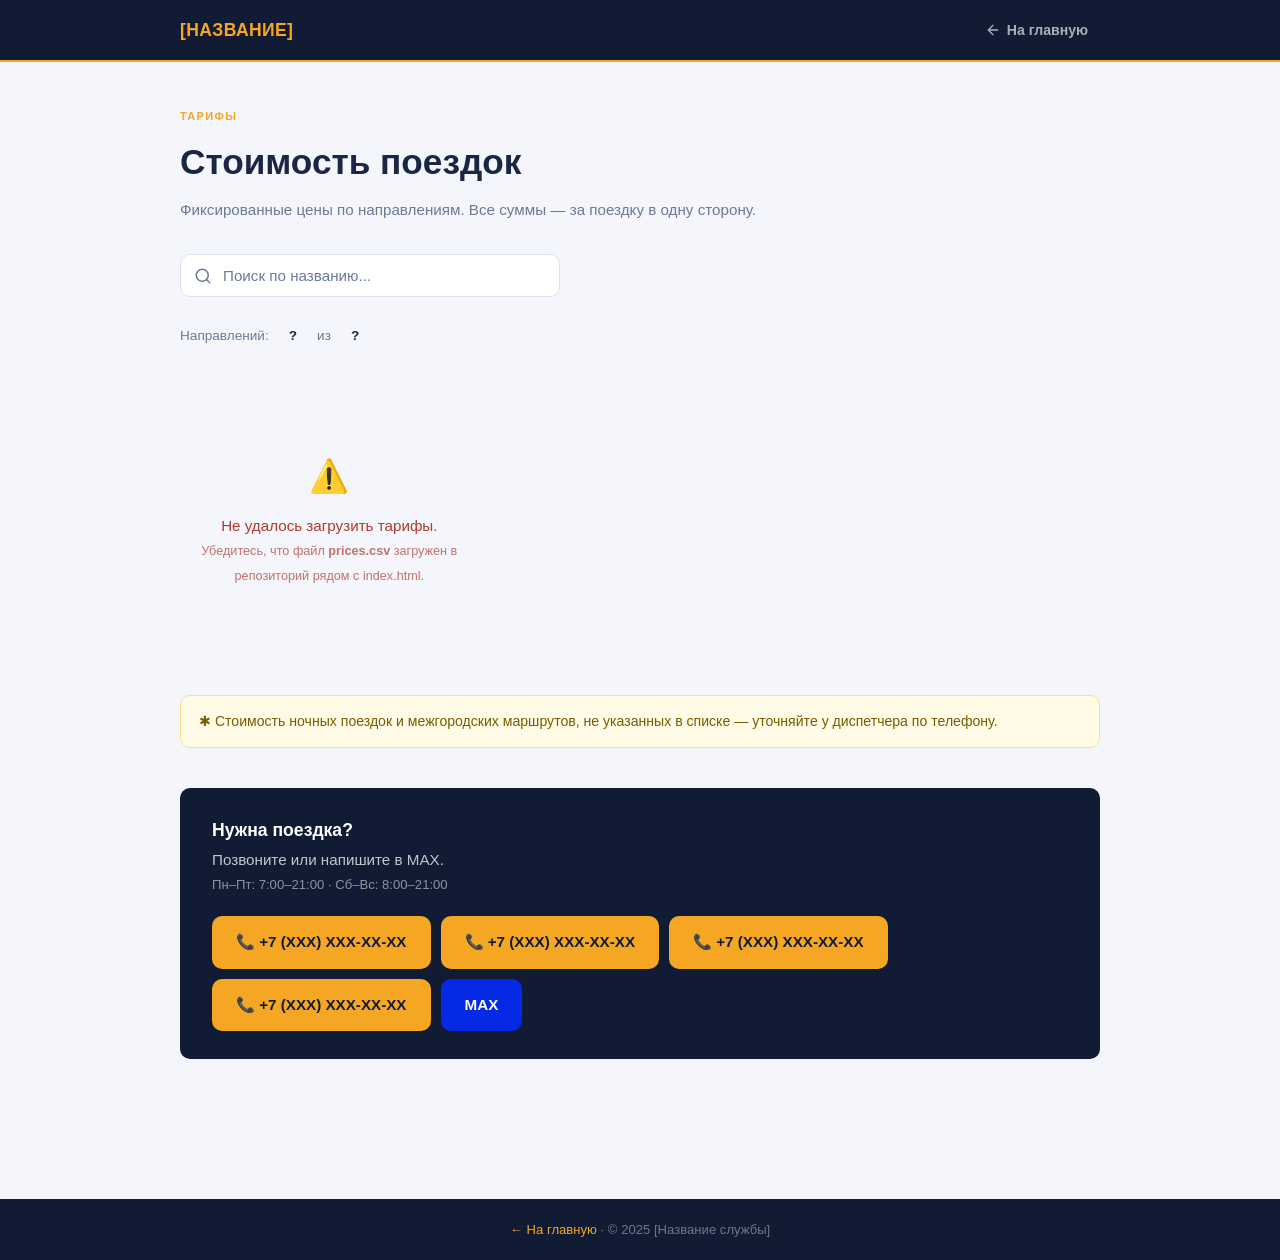
==== prices.html @ 8a16aa65 "Update prices.html" ====
<!DOCTYPE html>
<html lang="ru">
<head>
<meta charset="UTF-8">
<meta name="viewport" content="width=device-width, initial-scale=1.0">
<title>Тарифы — [Название службы]</title>
<meta name="description" content="Цены на такси по всем направлениям.">
<style>
  :root {
    --navy:   #1a2744;
    --navy-d: #111b33;
    --amber:  #F5A623;
    --amber-d:#d9911a;
    --white:  #ffffff;
    --grey-l: #f4f6fb;
    --grey-m: #dde2ed;
    --grey-t: #6b7a99;
    --radius: 10px;
    --shadow: 0 4px 24px rgba(26,39,68,.11);
    --max:    #0529e5;
  }
  *, *::before, *::after { box-sizing: border-box; margin: 0; padding: 0; }
  html { scroll-behavior: smooth; }
  body {
    font-family: -apple-system, BlinkMacSystemFont, 'Segoe UI', Roboto, Arial, sans-serif;
    background: var(--grey-l);
    color: var(--navy);
    font-size: 16px;
    line-height: 1.6;
    min-height: 100vh;
  }

  /* ── NAV ── */
  .nav {
    background: var(--navy-d);
    border-bottom: 2px solid var(--amber);
    position: sticky; top: 0; z-index: 100;
  }
  .nav__inner {
    max-width: 960px; margin: 0 auto; padding: 0 20px;
    height: 60px; display: flex; align-items: center; justify-content: space-between; gap: 16px;
  }
  .nav__logo {
    font-size: 1.1rem; font-weight: 800; color: var(--white); letter-spacing: .02em; text-decoration: none;
    display: flex; align-items: center; gap: 8px;
  }
  .nav__logo img { height: 32px; width: auto; }
  .nav__logo span { color: var(--amber); }
  .nav__back {
    font-size: .88rem; font-weight: 600; color: rgba(255,255,255,.65);
    text-decoration: none; display: flex; align-items: center; gap: 6px;
    padding: 6px 12px; border-radius: 6px; transition: color .15s, background .15s;
  }
  .nav__back:hover { color: var(--white); background: rgba(255,255,255,.08); }

  /* ── PAGE ── */
  .page { max-width: 960px; margin: 0 auto; padding: 40px 20px 80px; }

  .page__header { margin-bottom: 32px; }
  .page__tag {
    display: inline-block; font-size: 11px; font-weight: 700;
    letter-spacing: .12em; text-transform: uppercase;
    color: var(--amber); margin-bottom: 8px;
  }
  .page__title { font-size: clamp(1.6rem, 3vw, 2.2rem); font-weight: 800; color: var(--navy); margin-bottom: 8px; }
  .page__sub { color: var(--grey-t); font-size: .95rem; }

  /* ── SEARCH ── */
  .search-wrap { position: relative; max-width: 380px; margin-bottom: 28px; }
  .search-wrap svg {
    position: absolute; left: 14px; top: 50%; transform: translateY(-50%);
    width: 18px; height: 18px; color: var(--grey-t); pointer-events: none;
  }
  #search {
    width: 100%; padding: 12px 16px 12px 42px;
    border: 1.5px solid var(--grey-m); border-radius: var(--radius);
    font-size: .95rem; font-family: inherit; background: var(--white);
    color: var(--navy); outline: none; transition: border-color .15s;
  }
  #search:focus { border-color: var(--amber); }
  #search::placeholder { color: var(--grey-t); }

  /* ── STATS BAR ── */
  .stats {
    display: flex; gap: 20px; flex-wrap: wrap;
    margin-bottom: 24px; font-size: .85rem; color: var(--grey-t);
  }
  .stats strong { color: var(--navy); }

  /* ── GRID ── */
  .prices-grid {
    display: grid;
    grid-template-columns: repeat(auto-fill, minmax(270px, 1fr));
    gap: 12px;
  }
  .price-card {
    background: var(--white);
    border: 1.5px solid var(--grey-m);
    border-radius: var(--radius);
    padding: 16px 20px;
    display: flex; align-items: center; justify-content: space-between; gap: 16px;
    box-shadow: var(--shadow);
    transition: border-color .15s, transform .12s;
  }
  .price-card:hover { border-color: var(--amber); transform: translateY(-1px); }
  .price-card__name {
    display: flex; align-items: center; gap: 10px;
    font-weight: 600; color: var(--navy); font-size: .95rem;
  }
  .price-card__name span { font-size: 1.1rem; }
  .price-card__price {
    font-weight: 800; font-size: 1.1rem;
    color: var(--amber); white-space: nowrap; flex-shrink: 0;
  }
  .price-card--hidden { display: none; }

  /* ── EMPTY STATE ── */
  .empty {
    display: none; text-align: center;
    padding: 60px 20px; color: var(--grey-t);
    grid-column: 1 / -1;
  }
  .empty__icon { font-size: 2.5rem; margin-bottom: 12px; }
  .empty__text { font-size: 1rem; }

  /* ── LOADING / ERROR ── */
  .status {
    text-align: center; padding: 80px 20px;
    color: var(--grey-t); font-size: .95rem;
  }
  .status__icon { font-size: 2rem; margin-bottom: 12px; }
  .status--error { color: #b03a2e; }

  /* ── NOTE ── */
  .note {
    margin-top: 28px; padding: 14px 18px;
    background: #fffbe6; border: 1.5px solid #ffe08a;
    border-radius: var(--radius); font-size: .88rem; color: #7a5c00; line-height: 1.6;
  }

  /* ── CALL BANNER ── */
  .call-banner {
    margin-top: 40px;
    background: var(--navy-d);
    border-radius: var(--radius);
    padding: 28px 32px;
    display: flex; align-items: center; justify-content: space-between;
    flex-wrap: wrap; gap: 20px;
  }
  .call-banner__text { color: rgba(255,255,255,.75); font-size: .95rem; }
  .call-banner__text strong { color: var(--white); font-size: 1.1rem; display: block; margin-bottom: 4px; }
  .call-btns { display: flex; gap: 10px; flex-wrap: wrap; }
  .btn {
    display: inline-flex; align-items: center; gap: 8px;
    padding: 12px 22px; border-radius: var(--radius);
    font-size: .95rem; font-weight: 700; cursor: pointer;
    border: 2px solid transparent; text-decoration: none; white-space: nowrap;
    transition: background .15s, transform .1s;
  }
  .btn:active { transform: scale(.97); }
  .btn--amber { background: var(--amber); color: var(--navy-d); border-color: var(--amber); }
  .btn--amber:hover { background: var(--amber-d); border-color: var(--amber-d); }
  .btn--max { background: var(--max); color: var(--white); border-color: var(--max); }
  .btn--max:hover { background: #0420b8; border-color: #0420b8; }

  /* ── FOOTER ── */
  .footer {
    background: var(--navy-d); color: rgba(255,255,255,.4);
    text-align: center; padding: 20px; font-size: .82rem; margin-top: 60px;
  }
  .footer a { color: var(--amber); text-decoration: none; }

  @media (max-width: 480px) {
    .page { padding: 28px 16px 60px; }
    .call-banner { padding: 20px; }
  }
</style>
</head>
<body>

<nav class="nav">
  <div class="nav__inner">
    <a href="index.html" class="nav__logo">
      <img src="images/logo.png" alt="" onerror="this.style.display='none'">
      <span>[НАЗВАНИЕ]</span>
    </a>
    <a href="index.html" class="nav__back">
      <svg viewBox="0 0 24 24" fill="none" stroke="currentColor" stroke-width="2" stroke-linecap="round" stroke-linejoin="round" style="width:16px;height:16px">
        <path d="M19 12H5M12 5l-7 7 7 7"/>
      </svg>
      На главную
    </a>
  </div>
</nav>

<div class="page">
  <div class="page__header">
    <div class="page__tag">Тарифы</div>
    <h1 class="page__title">Стоимость поездок</h1>
    <p class="page__sub">Фиксированные цены по направлениям. Все суммы — за поездку в одну сторону.</p>
  </div>

  <div class="search-wrap">
    <svg viewBox="0 0 24 24" fill="none" stroke="currentColor" stroke-width="2" stroke-linecap="round" stroke-linejoin="round">
      <circle cx="11" cy="11" r="8"/><line x1="21" y1="21" x2="16.65" y2="16.65"/>
    </svg>
    <input type="search" id="search" placeholder="Поиск по названию...">
  </div>

  <div class="stats">
    Направлений: <strong id="count-visible">—</strong> из <strong id="count-total">—</strong>
  </div>

  <div id="grid" class="prices-grid">
    <div class="status">
      <div class="status__icon">⏳</div>
      Загружаем тарифы…
    </div>
  </div>

  <div class="note">
    ✱ Стоимость ночных поездок и межгородских маршрутов, не указанных в списке — уточняйте у диспетчера по телефону.
  </div>

  <div class="call-banner">
    <div class="call-banner__text">
      <strong>Нужна поездка?</strong>
      Позвоните или напишите в MAX.<br>
      <span style="font-size:.82rem; opacity:.7;">Пн–Пт: 7:00–21:00 · Сб–Вс: 8:00–21:00</span>
    </div>
    <div class="call-btns">
      <a href="tel:+7ХХХХХХХХХХ" class="btn btn--amber">📞 +7 (ХХХ) ХХХ-ХХ-ХХ</a>
      <a href="tel:+7ХХХХХХХХ2" class="btn btn--amber">📞 +7 (ХХХ) ХХХ-ХХ-ХХ</a>
      <a href="tel:+7ХХХХХХХХ3" class="btn btn--amber">📞 +7 (ХХХ) ХХХ-ХХ-ХХ</a>
      <a href="tel:+7ХХХХХХХХ4" class="btn btn--amber">📞 +7 (ХХХ) ХХХ-ХХ-ХХ</a>
      <a href="https://vk.me/ВАШUSERNAME" target="_blank" rel="noopener" class="btn btn--max">
        <img src="images/max.png" alt="" style="height:18px;width:auto;" onerror="this.style.display='none'">
        MAX
      </a>
    </div>
  </div>
</div>

<footer class="footer">
  <a href="index.html">← На главную</a> · © 2025 [Название службы]
</footer>

<script>
// Загружаем prices.csv и рендерим карточки
async function loadPrices() {
  const grid = document.getElementById('grid');
  const countVisible = document.getElementById('count-visible');
  const countTotal   = document.getElementById('count-total');

  try {
    // Добавляем ?v=timestamp чтобы браузер не кешировал старый файл
    const res = await fetch('prices.csv?v=' + Date.now());
    if (!res.ok) throw new Error('Файл не найден');
    const text = await res.text();

    // Парсим CSV: каждая строка — "Название,Цена"
    // Поддерживаем запятую и точку с запятой как разделитель
    const rows = text.trim().split('\n')
      .map(line => line.trim())
      .filter(line => line.length > 0 && !line.startsWith('#')) // # — комментарий
      .map(line => {
        // разбиваем по первой запятой или точке с запятой
        const sep = line.includes(';') ? ';' : ',';
        const idx = line.indexOf(sep);
        const name  = line.slice(0, idx).trim().replace(/^"|"$/g, '');
        const price = line.slice(idx + 1).trim().replace(/^"|"$/g, '');
        return { name, price };
      })
      .filter(r => r.name && r.price);

    if (rows.length === 0) throw new Error('Нет данных');

    // Рендер
    grid.innerHTML = '';
    rows.forEach(({ name, price }) => {
      // Форматируем цену: если число — добавляем ₽
      const priceNum = parseFloat(price.replace(/\s/g, '').replace(',', '.'));
      const priceStr = !isNaN(priceNum)
        ? priceNum.toLocaleString('ru-RU') + ' ₽'
        : price;

      const card = document.createElement('div');
      card.className = 'price-card';
      card.dataset.name = name.toLowerCase();
      card.innerHTML = `
        <div class="price-card__name">
          <span>📍</span>${name}
        </div>
        <div class="price-card__price">${priceStr}</div>
      `;
      grid.appendChild(card);
    });

    // Пустое состояние (показывается при поиске без результатов)
    const empty = document.createElement('div');
    empty.className = 'empty';
    empty.id = 'empty';
    empty.innerHTML = '<div class="empty__icon">🔍</div><div class="empty__text">Ничего не найдено</div>';
    grid.appendChild(empty);

    countTotal.textContent = rows.length;
    countVisible.textContent = rows.length;

    // Поиск
    document.getElementById('search').addEventListener('input', function () {
      const q = this.value.toLowerCase().trim();
      const cards = grid.querySelectorAll('.price-card');
      let visible = 0;
      cards.forEach(card => {
        const match = !q || card.dataset.name.includes(q);
        card.classList.toggle('price-card--hidden', !match);
        if (match) visible++;
      });
      countVisible.textContent = visible;
      document.getElementById('empty').style.display = visible === 0 ? 'block' : 'none';
    });

  } catch (err) {
    grid.innerHTML = `
      <div class="status status--error">
        <div class="status__icon">⚠️</div>
        Не удалось загрузить тарифы.<br>
        <small style="opacity:.7">Убедитесь, что файл <strong>prices.csv</strong> загружен в репозиторий рядом с index.html.</small>
      </div>`;
    countVisible.textContent = '?';
    countTotal.textContent = '?';
  }
}

loadPrices();
</script>
</body>
</html>
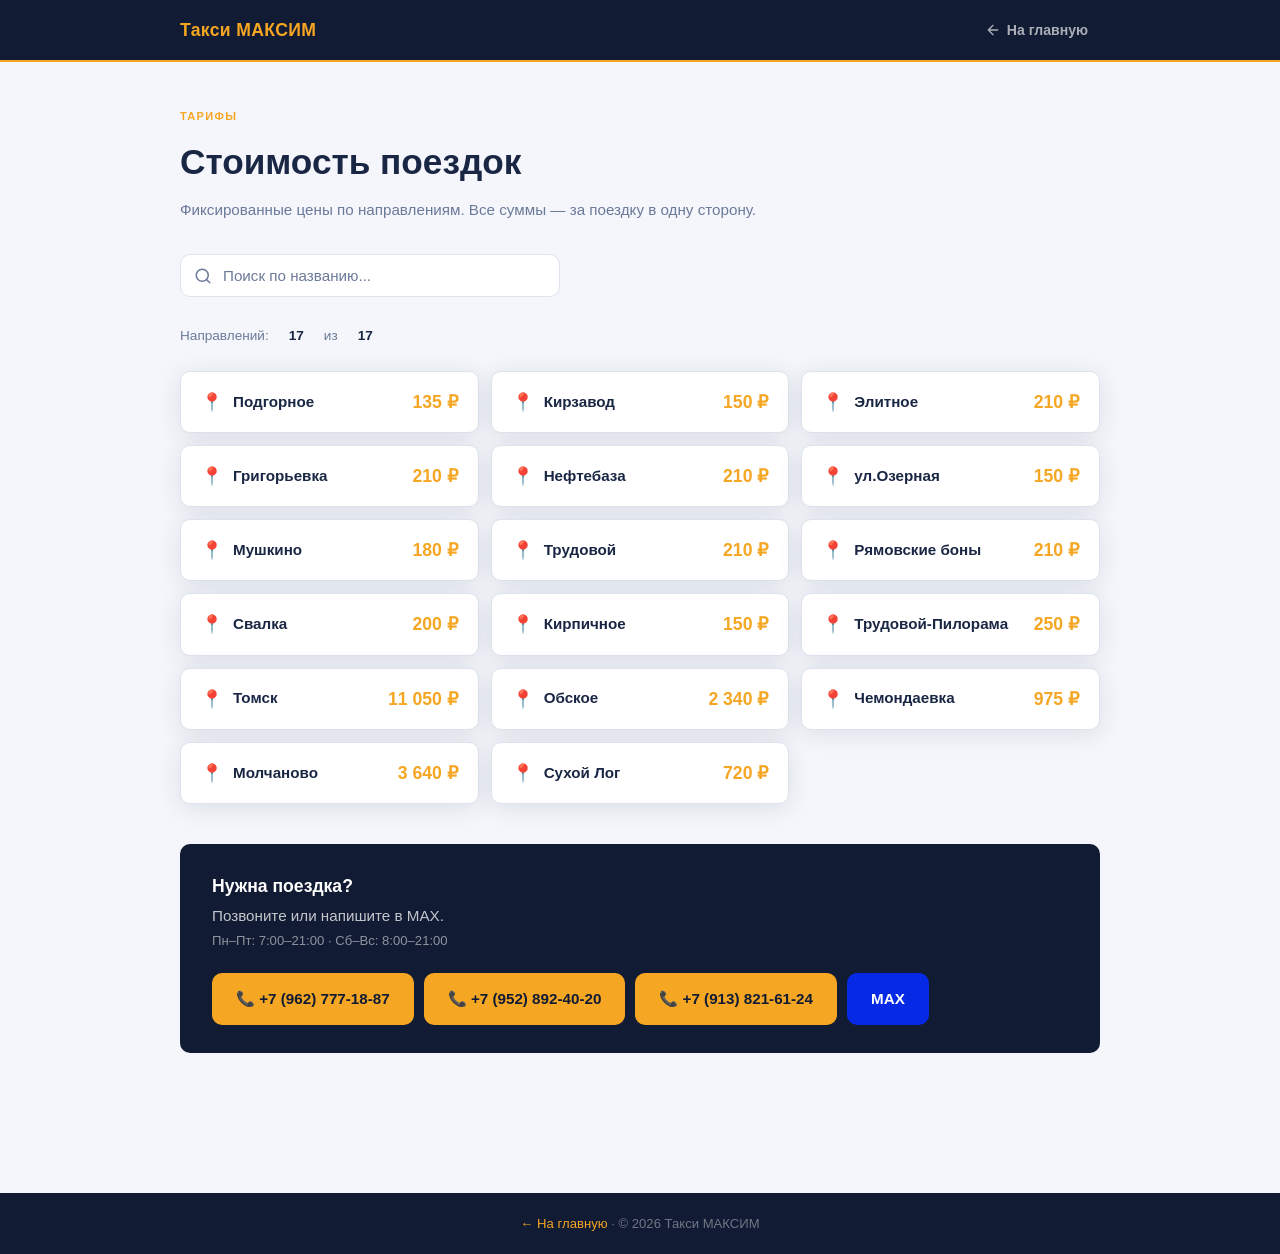
==== commit 0164cb51: "Update prices.html" ====
--- a/prices.html
+++ b/prices.html
@@ -3,7 +3,7 @@
 <head>
 <meta charset="UTF-8">
 <meta name="viewport" content="width=device-width, initial-scale=1.0">
-<title>Тарифы — [Название службы]</title>
+<title>Тарифы — Такси МАКСИМ</title>
 <meta name="description" content="Цены на такси по всем направлениям.">
 <style>
   :root {
@@ -182,7 +182,7 @@
   <div class="nav__inner">
     <a href="index.html" class="nav__logo">
       <img src="images/logo.png" alt="" onerror="this.style.display='none'">
-      <span>[НАЗВАНИЕ]</span>
+      <span>Такси МАКСИМ</span>
     </a>
     <a href="index.html" class="nav__back">
       <svg viewBox="0 0 24 24" fill="none" stroke="currentColor" stroke-width="2" stroke-linecap="round" stroke-linejoin="round" style="width:16px;height:16px">
@@ -218,10 +218,6 @@
     </div>
   </div>
 
-  <div class="note">
-    ✱ Стоимость ночных поездок и межгородских маршрутов, не указанных в списке — уточняйте у диспетчера по телефону.
-  </div>
-
   <div class="call-banner">
     <div class="call-banner__text">
       <strong>Нужна поездка?</strong>
@@ -229,11 +225,10 @@
       <span style="font-size:.82rem; opacity:.7;">Пн–Пт: 7:00–21:00 · Сб–Вс: 8:00–21:00</span>
     </div>
     <div class="call-btns">
-      <a href="tel:+7ХХХХХХХХХХ" class="btn btn--amber">📞 +7 (ХХХ) ХХХ-ХХ-ХХ</a>
-      <a href="tel:+7ХХХХХХХХ2" class="btn btn--amber">📞 +7 (ХХХ) ХХХ-ХХ-ХХ</a>
-      <a href="tel:+7ХХХХХХХХ3" class="btn btn--amber">📞 +7 (ХХХ) ХХХ-ХХ-ХХ</a>
-      <a href="tel:+7ХХХХХХХХ4" class="btn btn--amber">📞 +7 (ХХХ) ХХХ-ХХ-ХХ</a>
-      <a href="https://vk.me/ВАШUSERNAME" target="_blank" rel="noopener" class="btn btn--max">
+      <a href="tel:+79627771887" class="btn btn--amber">📞 +7 (962) 777-18-87</a>
+      <a href="tel:+78528924020" class="btn btn--amber">📞 +7 (952) 892-40-20</a>
+      <a href="tel:+79138216124" class="btn btn--amber">📞 +7 (913) 821-61-24</a>
+      <a href="https://max.ru/join/471gxeLHm7cf2CnTE7yw7VLN5XHvpsNSFUvy4U_2-oo" target="_blank" rel="noopener" class="btn btn--max">
         <img src="images/max.png" alt="" style="height:18px;width:auto;" onerror="this.style.display='none'">
         MAX
       </a>
@@ -242,7 +237,7 @@
 </div>
 
 <footer class="footer">
-  <a href="index.html">← На главную</a> · © 2025 [Название службы]
+  <a href="index.html">← На главную</a> · © 2026 Такси МАКСИМ
 </footer>
 
 <script>
